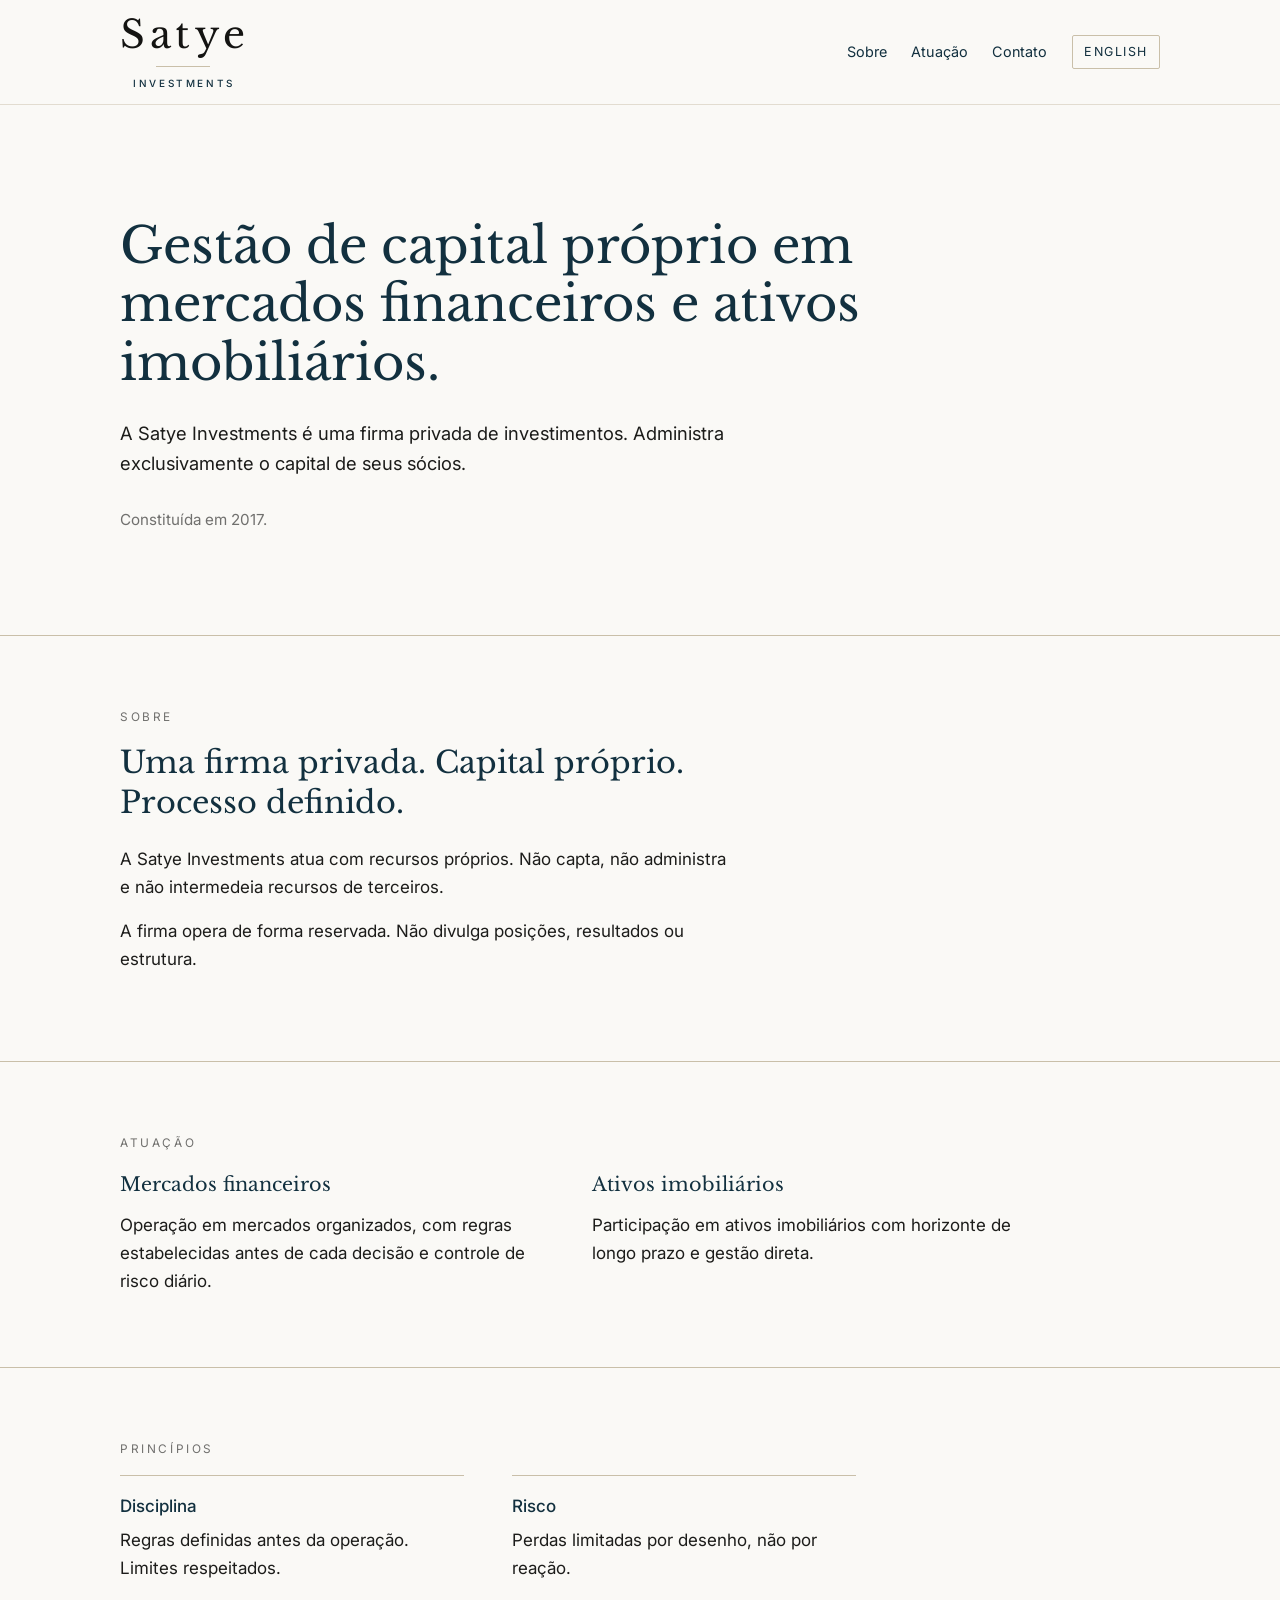
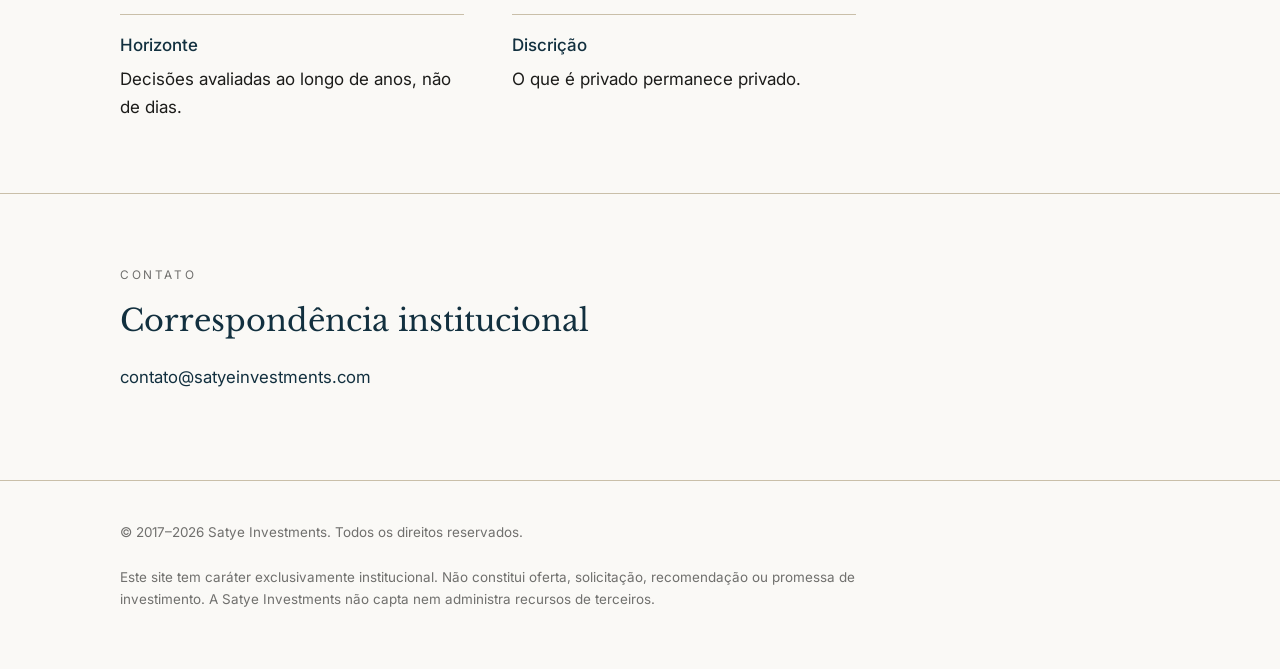
==== index.html @ 5d98f5fa "Landing page pública: português e inglês Co-Authored-By: Claude Fable 5.1 <noreply@anthropic.com>" ====
<!doctype html>
<html lang="pt-BR">
<head>
  <meta charset="utf-8">
  <meta name="viewport" content="width=device-width, initial-scale=1">
  <title>Satye Investments</title>
  <meta name="description" content="Satye Investments. Firma privada de investimentos que administra capital próprio em mercados financeiros e ativos imobiliários. Constituída em 2017.">
  <link rel="canonical" href="https://satyeinvestments.com/">
  <link rel="alternate" hreflang="pt-BR" href="https://satyeinvestments.com/">
  <link rel="alternate" hreflang="en" href="https://satyeinvestments.com/en/">
  <link rel="alternate" hreflang="x-default" href="https://satyeinvestments.com/">
  <link rel="icon" href="favicon.svg" type="image/svg+xml">
  <link rel="preconnect" href="https://fonts.googleapis.com">
  <link rel="preconnect" href="https://fonts.gstatic.com" crossorigin>
  <link href="https://fonts.googleapis.com/css2?family=Inter:wght@400;500&family=Libre+Baskerville&display=swap" rel="stylesheet">
  <link rel="stylesheet" href="style.css">
</head>
<body>
  <a class="skip" href="#conteudo">Ir para o conteúdo</a>

  <header class="header">
    <div class="header__inner">
      <a class="logo" href="./" aria-label="Satye Investments">
        <span class="logo__name">Satye</span>
        <span class="logo__rule" aria-hidden="true"></span>
        <span class="logo__word">Investments</span>
      </a>
      <nav class="nav" aria-label="Principal">
        <div class="nav__links">
          <a href="#sobre">Sobre</a>
          <a href="#atuacao">Atuação</a>
          <a href="#contato">Contato</a>
        </div>
        <a class="lang" href="en/" lang="en" hreflang="en">English</a>
      </nav>
    </div>
  </header>

  <main id="conteudo">
    <section class="hero wrap">
      <h1>Gestão de capital próprio em mercados financeiros e ativos imobiliários.</h1>
      <p>A Satye Investments é uma firma privada de investimentos. Administra exclusivamente o capital de seus sócios.</p>
      <p class="since">Constituída em 2017.</p>
    </section>

    <section class="section" id="sobre">
      <div class="wrap">
        <p class="section__label">Sobre</p>
        <h2>Uma firma privada. Capital próprio. Processo definido.</h2>
        <p>A Satye Investments atua com recursos próprios. Não capta, não administra e não intermedeia recursos de terceiros.</p>
        <p>A firma opera de forma reservada. Não divulga posições, resultados ou estrutura.</p>
      </div>
    </section>

    <section class="section" id="atuacao">
      <div class="wrap">
        <p class="section__label">Atuação</p>
        <div class="grid">
          <div>
            <h3>Mercados financeiros</h3>
            <p>Operação em mercados organizados, com regras estabelecidas antes de cada decisão e controle de risco diário.</p>
          </div>
          <div>
            <h3>Ativos imobiliários</h3>
            <p>Participação em ativos imobiliários com horizonte de longo prazo e gestão direta.</p>
          </div>
        </div>
      </div>
    </section>

    <section class="section" id="principios">
      <div class="wrap">
        <p class="section__label">Princípios</p>
        <ul class="principles">
          <li><strong>Disciplina</strong>Regras definidas antes da operação. Limites respeitados.</li>
          <li><strong>Risco</strong>Perdas limitadas por desenho, não por reação.</li>
          <li><strong>Horizonte</strong>Decisões avaliadas ao longo de anos, não de dias.</li>
          <li><strong>Discrição</strong>O que é privado permanece privado.</li>
        </ul>
      </div>
    </section>

    <section class="section contact" id="contato">
      <div class="wrap">
        <p class="section__label">Contato</p>
        <h2>Correspondência institucional</h2>
        <p><a href="mailto:contato@satyeinvestments.com">contato@satyeinvestments.com</a></p>
      </div>
    </section>
  </main>

  <footer class="footer">
    <div class="wrap">
      <p>© 2017–2026 Satye Investments. Todos os direitos reservados.</p>
      <p class="legal">Este site tem caráter exclusivamente institucional. Não constitui oferta, solicitação, recomendação ou promessa de investimento. A Satye Investments não capta nem administra recursos de terceiros.</p>
    </div>
  </footer>
</body>
</html>
---- style.css ----
/* Satye Investments — folha de estilo da landing page pública
   Paleta e tipografia conforme docs/manual-de-marca.md */

:root {
  --petrol: #12303F;   /* principal */
  --sand: #C9BFA9;     /* apoio */
  --ink: #141412;      /* preto de tinta: só o nome no logotipo */
  --text: #1C1C1A;     /* grafite: texto corrido */
  --paper: #FAF9F6;    /* fundo */
  --muted: rgba(28, 28, 26, 0.62);
  --serif: "Libre Baskerville", Georgia, "Times New Roman", serif;
  --sans: "Inter", -apple-system, "Segoe UI", Helvetica, Arial, sans-serif;
  --measure: 38rem;
}

* { box-sizing: border-box; }

html { color-scheme: light; scroll-behavior: smooth; }

body {
  margin: 0;
  background: var(--paper);
  color: var(--text);
  font-family: var(--sans);
  font-size: 1.0625rem;
  line-height: 1.65;
  -webkit-font-smoothing: antialiased;
}

a { color: var(--petrol); text-decoration: none; }
a:hover, a:focus-visible { text-decoration: underline; text-underline-offset: 0.2em; }

.skip {
  position: absolute; left: -999px; top: 0;
  background: var(--petrol); color: var(--paper); padding: .5rem 1rem;
}
.skip:focus { left: 1rem; top: 1rem; z-index: 10; }

/* ---------- Logotipo tipográfico ----------
   Três elementos empilhados e centralizados:
   nome (Libre Baskerville 400, preto de tinta), filete (areia, 1px,
   largura ~1,4× a altura do nome) e descritor (Inter, caixa alta, azul-petróleo).
   O tamanho do conjunto é controlado pelo font-size de .logo. */

.logo {
  display: inline-flex; flex-direction: column; align-items: center;
  line-height: 1; font-size: 2.4rem; /* ≈ 125 px de largura; mínimo em tela é 120 px */
}
.logo:hover { text-decoration: none; }
.logo__name {
  font-family: var(--serif); font-weight: 400; font-size: 1em;
  color: var(--ink); letter-spacing: .12em; margin-right: -.12em; /* compensa o espaçamento final */
}
.logo__rule { display: block; width: 1.4em; height: 1px; background: var(--sand); margin: .3em 0 .28em; }
.logo__word {
  font-family: var(--sans); font-weight: 500; font-size: .26em;
  letter-spacing: .26em; margin-right: -.26em; color: var(--petrol); text-transform: uppercase;
}
/* Versão em corpo grande: espaçamentos de 0,13em e 0,34em */
.logo--large { font-size: 4rem; }
.logo--large .logo__name { letter-spacing: .13em; margin-right: -.13em; }
.logo--large .logo__word { letter-spacing: .34em; margin-right: -.34em; }

/* ---------- Cabeçalho ---------- */

.header {
  position: sticky; top: 0; z-index: 5;
  background: rgba(250, 249, 246, 0.94);
  backdrop-filter: blur(6px);
  border-bottom: 1px solid rgba(201, 191, 169, 0.5);
}
.header__inner {
  max-width: 68rem; margin: 0 auto; padding: 1rem 1.5rem;
  display: flex; align-items: center; justify-content: space-between; gap: 1rem;
}

.nav { display: flex; align-items: center; gap: 1.6rem; font-size: .9rem; }
.nav__links { display: flex; gap: 1.5rem; }
.nav a { color: var(--petrol); }
.lang {
  font-size: .78rem; letter-spacing: .12em; text-transform: uppercase;
  color: var(--muted); border: 1px solid var(--sand); padding: .35rem .7rem; border-radius: 2px;
}
.lang:hover { color: var(--petrol); border-color: var(--petrol); text-decoration: none; }

@media (max-width: 40rem) { .nav__links { display: none; } }

/* ---------- Seções ---------- */

.wrap { max-width: 68rem; margin: 0 auto; padding: 0 1.5rem; }

.hero { padding: 7rem 1.5rem 5.5rem; }
.hero h1 {
  font-family: var(--serif); font-weight: 400; color: var(--petrol);
  font-size: clamp(2rem, 4.5vw, 3.1rem); line-height: 1.18; margin: 0 0 1.6rem; max-width: 26ch;
}
.hero p { max-width: var(--measure); margin: 0 0 .9rem; font-size: 1.15rem; }
.hero .since { color: var(--muted); font-size: .95rem; margin-top: 1.8rem; }

.section { padding: 4.5rem 0; border-top: 1px solid var(--sand); }
.section__label {
  font-family: var(--sans); font-size: .74rem; letter-spacing: .22em; text-transform: uppercase;
  color: var(--muted); margin: 0 0 1.4rem;
}
.section h2 {
  font-family: var(--serif); font-weight: 400; color: var(--petrol);
  font-size: clamp(1.5rem, 2.6vw, 1.9rem); line-height: 1.3; margin: 0 0 1.4rem; max-width: 30ch;
}
.section p { max-width: var(--measure); margin: 0 0 1rem; }

.grid { display: grid; gap: 2.5rem 3rem; grid-template-columns: repeat(auto-fit, minmax(16rem, 1fr)); max-width: 56rem; }
.grid h3 {
  font-family: var(--serif); font-weight: 400; color: var(--petrol);
  font-size: 1.2rem; margin: 0 0 .6rem;
}
.grid p { margin: 0; }

.principles { list-style: none; margin: 0; padding: 0; max-width: 46rem;
  display: grid; gap: 2rem 3rem; grid-template-columns: repeat(auto-fit, minmax(17rem, 1fr)); }
.principles li { padding-top: 1rem; border-top: 1px solid var(--sand); }
.principles strong { display: block; font-weight: 500; color: var(--petrol); margin-bottom: .35rem; }

.contact a { font-family: var(--sans); font-size: 1.05rem; }

/* ---------- Rodapé ---------- */

.footer { border-top: 1px solid var(--sand); padding: 2.5rem 0 3rem; color: var(--muted); font-size: .84rem; }
.footer p { max-width: 48rem; margin: 0 0 .7rem; }
.footer .legal { margin-top: 1.4rem; }
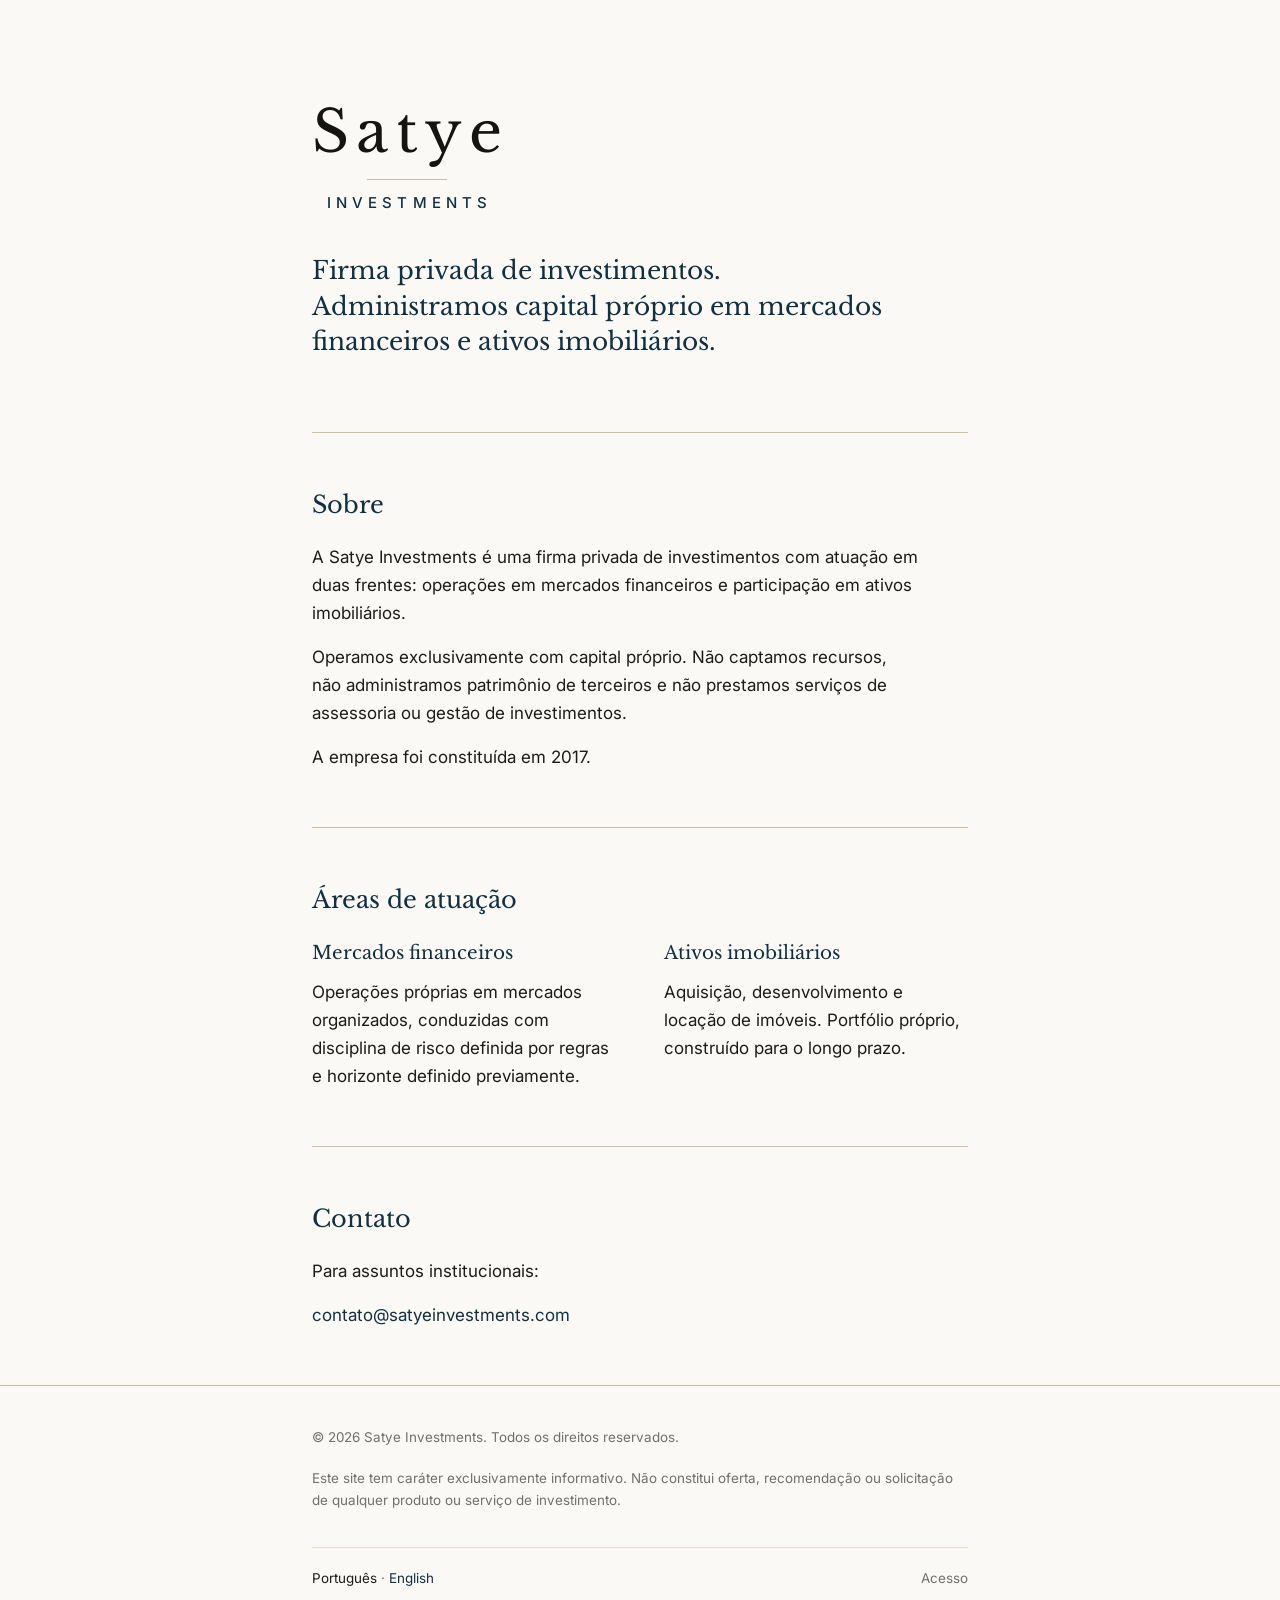
==== commit 8e6cfa81: "Aplica textos definitivos: quatro blocos, idioma e acesso no rodapé Co-Authored-By: Claude Fable 5.1" ====
--- a/index.html
+++ b/index.html
@@ -4,7 +4,7 @@
   <meta charset="utf-8">
   <meta name="viewport" content="width=device-width, initial-scale=1">
   <title>Satye Investments</title>
-  <meta name="description" content="Satye Investments. Firma privada de investimentos que administra capital próprio em mercados financeiros e ativos imobiliários. Constituída em 2017.">
+  <meta name="description" content="Satye Investments. Firma privada de investimentos. Administramos capital próprio em mercados financeiros e ativos imobiliários.">
   <link rel="canonical" href="https://satyeinvestments.com/">
   <link rel="alternate" hreflang="pt-BR" href="https://satyeinvestments.com/">
   <link rel="alternate" hreflang="en" href="https://satyeinvestments.com/en/">
@@ -18,81 +18,54 @@
 <body>
   <a class="skip" href="#conteudo">Ir para o conteúdo</a>
 
-  <header class="header">
-    <div class="header__inner">
-      <a class="logo" href="./" aria-label="Satye Investments">
+  <main id="conteudo" class="wrap">
+
+    <section class="hero">
+      <h1 class="logo logo--large" aria-label="Satye Investments">
         <span class="logo__name">Satye</span>
         <span class="logo__rule" aria-hidden="true"></span>
         <span class="logo__word">Investments</span>
-      </a>
-      <nav class="nav" aria-label="Principal">
-        <div class="nav__links">
-          <a href="#sobre">Sobre</a>
-          <a href="#atuacao">Atuação</a>
-          <a href="#contato">Contato</a>
-        </div>
-        <a class="lang" href="en/" lang="en" hreflang="en">English</a>
-      </nav>
-    </div>
-  </header>
-
-  <main id="conteudo">
-    <section class="hero wrap">
-      <h1>Gestão de capital próprio em mercados financeiros e ativos imobiliários.</h1>
-      <p>A Satye Investments é uma firma privada de investimentos. Administra exclusivamente o capital de seus sócios.</p>
-      <p class="since">Constituída em 2017.</p>
+      </h1>
+      <p class="lead">Firma privada de investimentos. Administramos capital próprio em mercados financeiros e ativos imobiliários.</p>
     </section>
 
     <section class="section" id="sobre">
-      <div class="wrap">
-        <p class="section__label">Sobre</p>
-        <h2>Uma firma privada. Capital próprio. Processo definido.</h2>
-        <p>A Satye Investments atua com recursos próprios. Não capta, não administra e não intermedeia recursos de terceiros.</p>
-        <p>A firma opera de forma reservada. Não divulga posições, resultados ou estrutura.</p>
-      </div>
+      <h2>Sobre</h2>
+      <p>A Satye Investments é uma firma privada de investimentos com atuação em duas frentes: operações em mercados financeiros e participação em ativos imobiliários.</p>
+      <p>Operamos exclusivamente com capital próprio. Não captamos recursos, não administramos patrimônio de terceiros e não prestamos serviços de assessoria ou gestão de investimentos.</p>
+      <p>A empresa foi constituída em 2017.</p>
     </section>
 
     <section class="section" id="atuacao">
-      <div class="wrap">
-        <p class="section__label">Atuação</p>
-        <div class="grid">
-          <div>
-            <h3>Mercados financeiros</h3>
-            <p>Operação em mercados organizados, com regras estabelecidas antes de cada decisão e controle de risco diário.</p>
-          </div>
-          <div>
-            <h3>Ativos imobiliários</h3>
-            <p>Participação em ativos imobiliários com horizonte de longo prazo e gestão direta.</p>
-          </div>
+      <h2>Áreas de atuação</h2>
+      <div class="grid">
+        <div>
+          <h3>Mercados financeiros</h3>
+          <p>Operações próprias em mercados organizados, conduzidas com disciplina de risco definida por regras e horizonte definido previamente.</p>
+        </div>
+        <div>
+          <h3>Ativos imobiliários</h3>
+          <p>Aquisição, desenvolvimento e locação de imóveis. Portfólio próprio, construído para o longo prazo.</p>
         </div>
       </div>
     </section>
 
-    <section class="section" id="principios">
-      <div class="wrap">
-        <p class="section__label">Princípios</p>
-        <ul class="principles">
-          <li><strong>Disciplina</strong>Regras definidas antes da operação. Limites respeitados.</li>
-          <li><strong>Risco</strong>Perdas limitadas por desenho, não por reação.</li>
-          <li><strong>Horizonte</strong>Decisões avaliadas ao longo de anos, não de dias.</li>
-          <li><strong>Discrição</strong>O que é privado permanece privado.</li>
-        </ul>
-      </div>
+    <section class="section" id="contato">
+      <h2>Contato</h2>
+      <p>Para assuntos institucionais:</p>
+      <p><a href="mailto:contato@satyeinvestments.com">contato@satyeinvestments.com</a></p>
     </section>
 
-    <section class="section contact" id="contato">
-      <div class="wrap">
-        <p class="section__label">Contato</p>
-        <h2>Correspondência institucional</h2>
-        <p><a href="mailto:contato@satyeinvestments.com">contato@satyeinvestments.com</a></p>
-      </div>
-    </section>
   </main>
 
   <footer class="footer">
     <div class="wrap">
-      <p>© 2017–2026 Satye Investments. Todos os direitos reservados.</p>
-      <p class="legal">Este site tem caráter exclusivamente institucional. Não constitui oferta, solicitação, recomendação ou promessa de investimento. A Satye Investments não capta nem administra recursos de terceiros.</p>
+      <p>© 2026 Satye Investments. Todos os direitos reservados.</p>
+      <p class="legal">Este site tem caráter exclusivamente informativo. Não constitui oferta, recomendação ou solicitação de qualquer produto ou serviço de investimento.</p>
+      <nav class="footer__nav" aria-label="Idioma e acesso">
+        <span><span class="current" lang="pt-BR">Português</span> · <a href="en/" lang="en" hreflang="en">English</a></span>
+        <a class="access" href="acesso/" rel="nofollow">Acesso</a>
+      </nav>
     </div>
   </footer>
 </body>
--- a/style.css
+++ b/style.css
@@ -1,5 +1,7 @@
 /* Satye Investments — folha de estilo da landing page pública
-   Paleta e tipografia conforme docs/manual-de-marca.md */
+   Paleta e tipografia conforme docs/manual-de-marca.md
+   Estrutura conforme docs/textos-site.md: página única, quatro blocos,
+   rodapé com seletor de idioma e acesso discreto à área privada. */
 
 :root {
   --petrol: #12303F;   /* principal */
@@ -15,7 +17,7 @@
 
 * { box-sizing: border-box; }
 
-html { color-scheme: light; scroll-behavior: smooth; }
+html { color-scheme: light; }
 
 body {
   margin: 0;
@@ -36,6 +38,8 @@
 }
 .skip:focus { left: 1rem; top: 1rem; z-index: 10; }
 
+.wrap { max-width: 44rem; margin: 0 auto; padding: 0 1.5rem; }
+
 /* ---------- Logotipo tipográfico ----------
    Três elementos empilhados e centralizados:
    nome (Libre Baskerville 400, preto de tinta), filete (areia, 1px,
@@ -44,7 +48,7 @@
 
 .logo {
   display: inline-flex; flex-direction: column; align-items: center;
-  line-height: 1; font-size: 2.4rem; /* ≈ 125 px de largura; mínimo em tela é 120 px */
+  line-height: 1; font-size: 2.4rem; margin: 0; font-weight: 400;
 }
 .logo:hover { text-decoration: none; }
 .logo__name {
@@ -57,73 +61,45 @@
   letter-spacing: .26em; margin-right: -.26em; color: var(--petrol); text-transform: uppercase;
 }
 /* Versão em corpo grande: espaçamentos de 0,13em e 0,34em */
-.logo--large { font-size: 4rem; }
+.logo--large { font-size: clamp(2.8rem, 6vw, 3.6rem); }
 .logo--large .logo__name { letter-spacing: .13em; margin-right: -.13em; }
 .logo--large .logo__word { letter-spacing: .34em; margin-right: -.34em; }
 
-/* ---------- Cabeçalho ---------- */
+/* ---------- Abertura ---------- */
 
-.header {
-  position: sticky; top: 0; z-index: 5;
-  background: rgba(250, 249, 246, 0.94);
-  backdrop-filter: blur(6px);
-  border-bottom: 1px solid rgba(201, 191, 169, 0.5);
-}
-.header__inner {
-  max-width: 68rem; margin: 0 auto; padding: 1rem 1.5rem;
-  display: flex; align-items: center; justify-content: space-between; gap: 1rem;
+.hero { padding: 6.5rem 0 4.5rem; }
+.hero .lead {
+  font-family: var(--serif); color: var(--petrol);
+  font-size: clamp(1.25rem, 2.4vw, 1.55rem); line-height: 1.45;
+  max-width: var(--measure); margin: 2.6rem 0 0;
 }
 
-.nav { display: flex; align-items: center; gap: 1.6rem; font-size: .9rem; }
-.nav__links { display: flex; gap: 1.5rem; }
-.nav a { color: var(--petrol); }
-.lang {
-  font-size: .78rem; letter-spacing: .12em; text-transform: uppercase;
-  color: var(--muted); border: 1px solid var(--sand); padding: .35rem .7rem; border-radius: 2px;
-}
-.lang:hover { color: var(--petrol); border-color: var(--petrol); text-decoration: none; }
+/* ---------- Blocos ---------- */
 
-@media (max-width: 40rem) { .nav__links { display: none; } }
-
-/* ---------- Seções ---------- */
-
-.wrap { max-width: 68rem; margin: 0 auto; padding: 0 1.5rem; }
-
-.hero { padding: 7rem 1.5rem 5.5rem; }
-.hero h1 {
-  font-family: var(--serif); font-weight: 400; color: var(--petrol);
-  font-size: clamp(2rem, 4.5vw, 3.1rem); line-height: 1.18; margin: 0 0 1.6rem; max-width: 26ch;
-}
-.hero p { max-width: var(--measure); margin: 0 0 .9rem; font-size: 1.15rem; }
-.hero .since { color: var(--muted); font-size: .95rem; margin-top: 1.8rem; }
-
-.section { padding: 4.5rem 0; border-top: 1px solid var(--sand); }
-.section__label {
-  font-family: var(--sans); font-size: .74rem; letter-spacing: .22em; text-transform: uppercase;
-  color: var(--muted); margin: 0 0 1.4rem;
-}
+.section { padding: 3.5rem 0; border-top: 1px solid var(--sand); }
 .section h2 {
   font-family: var(--serif); font-weight: 400; color: var(--petrol);
-  font-size: clamp(1.5rem, 2.6vw, 1.9rem); line-height: 1.3; margin: 0 0 1.4rem; max-width: 30ch;
+  font-size: 1.5rem; line-height: 1.3; margin: 0 0 1.4rem;
 }
 .section p { max-width: var(--measure); margin: 0 0 1rem; }
+.section p:last-child { margin-bottom: 0; }
 
-.grid { display: grid; gap: 2.5rem 3rem; grid-template-columns: repeat(auto-fit, minmax(16rem, 1fr)); max-width: 56rem; }
+.grid { display: grid; gap: 2rem 3rem; grid-template-columns: repeat(auto-fit, minmax(16rem, 1fr)); }
 .grid h3 {
   font-family: var(--serif); font-weight: 400; color: var(--petrol);
-  font-size: 1.2rem; margin: 0 0 .6rem;
+  font-size: 1.15rem; margin: 0 0 .6rem;
 }
 .grid p { margin: 0; }
-
-.principles { list-style: none; margin: 0; padding: 0; max-width: 46rem;
-  display: grid; gap: 2rem 3rem; grid-template-columns: repeat(auto-fit, minmax(17rem, 1fr)); }
-.principles li { padding-top: 1rem; border-top: 1px solid var(--sand); }
-.principles strong { display: block; font-weight: 500; color: var(--petrol); margin-bottom: .35rem; }
-
-.contact a { font-family: var(--sans); font-size: 1.05rem; }
 
 /* ---------- Rodapé ---------- */
 
 .footer { border-top: 1px solid var(--sand); padding: 2.5rem 0 3rem; color: var(--muted); font-size: .84rem; }
-.footer p { max-width: 48rem; margin: 0 0 .7rem; }
-.footer .legal { margin-top: 1.4rem; }
+.footer p { margin: 0 0 .7rem; }
+.footer .legal { margin-top: 1.2rem; }
+.footer__nav {
+  display: flex; justify-content: space-between; align-items: baseline; gap: 1.5rem;
+  margin-top: 2.2rem; padding-top: 1.2rem; border-top: 1px solid rgba(201, 191, 169, 0.5);
+}
+.footer__nav .current { color: var(--text); }
+.footer__nav .access { color: var(--muted); }
+.footer__nav .access:hover { color: var(--petrol); }
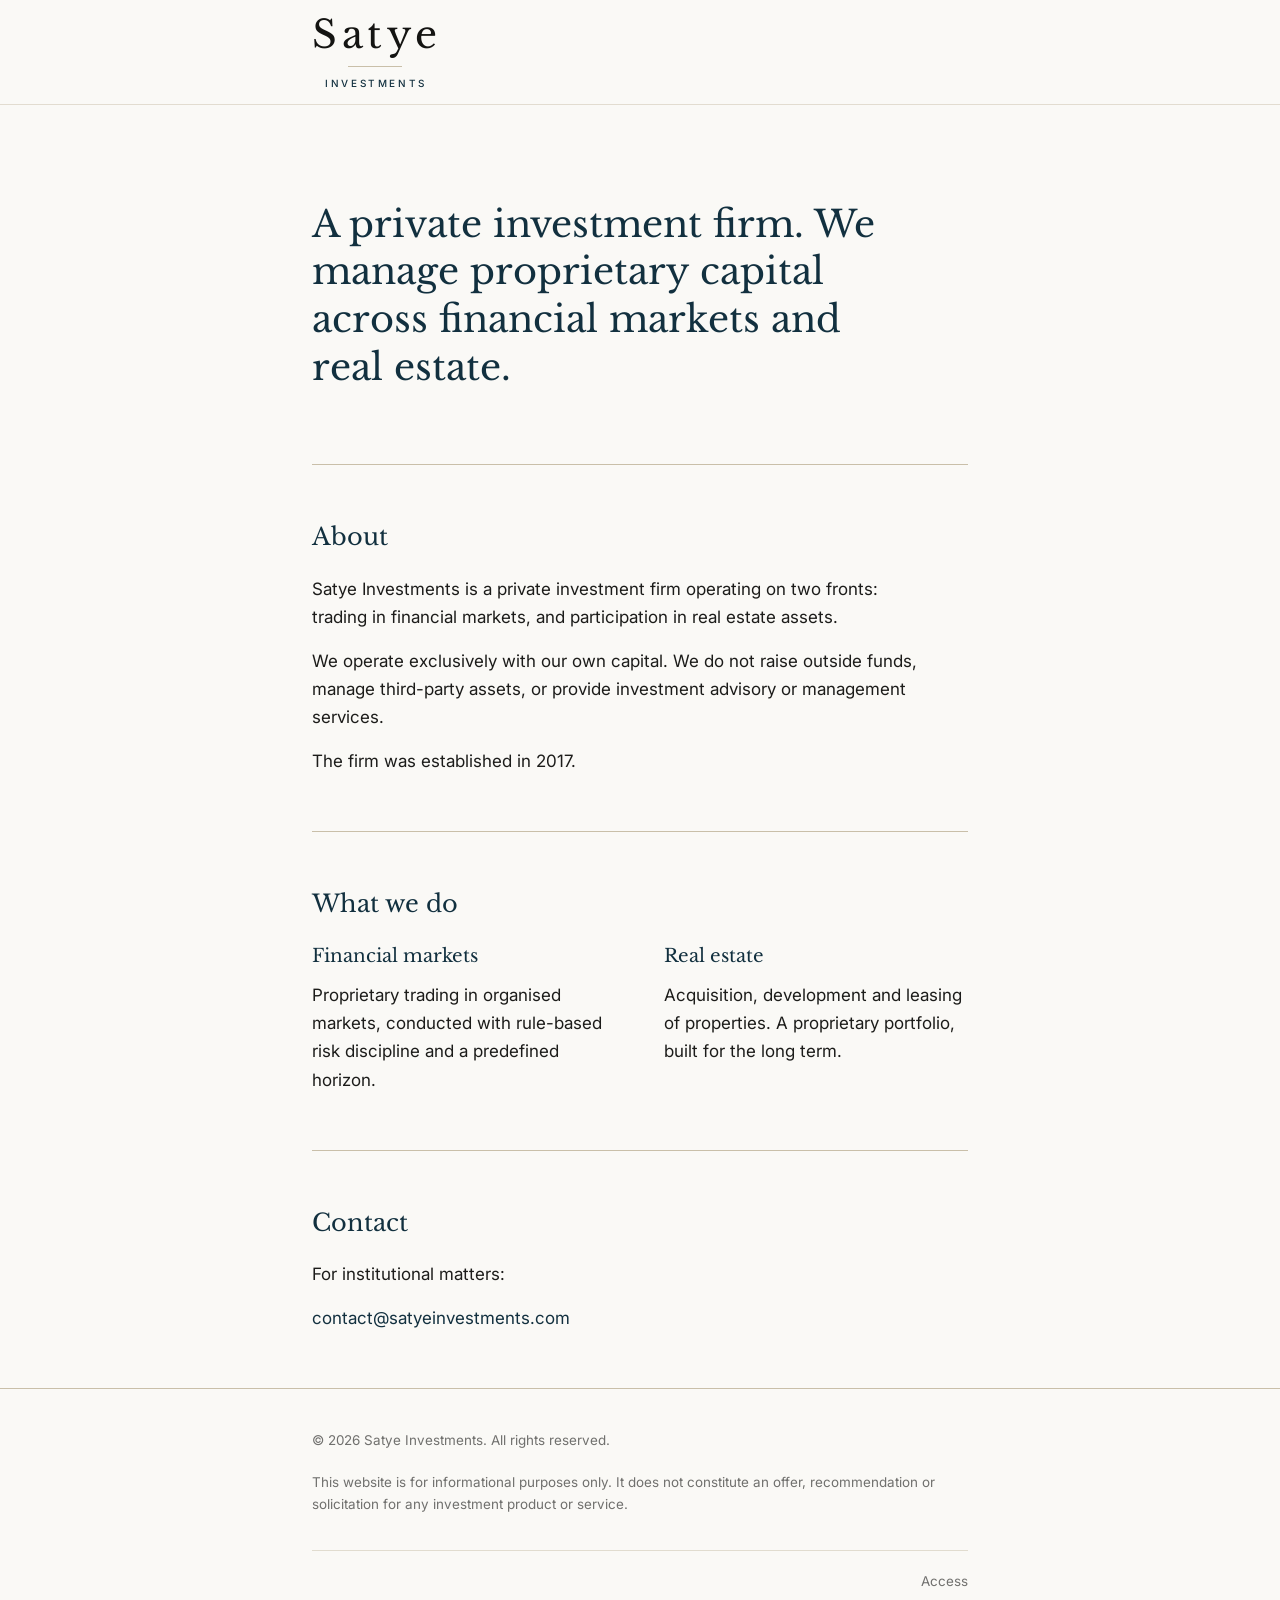
==== commit 232d84aa: "Landing page só em inglês por enquanto; cabeçalho fixo com a marca Co-Authored-By: Claude Fable 5.1 " ====
--- a/index.html
+++ b/index.html
@@ -1,14 +1,11 @@
 <!doctype html>
-<html lang="pt-BR">
+<html lang="en">
 <head>
   <meta charset="utf-8">
   <meta name="viewport" content="width=device-width, initial-scale=1">
   <title>Satye Investments</title>
-  <meta name="description" content="Satye Investments. Firma privada de investimentos. Administramos capital próprio em mercados financeiros e ativos imobiliários.">
+  <meta name="description" content="Satye Investments. A private investment firm. We manage proprietary capital across financial markets and real estate.">
   <link rel="canonical" href="https://satyeinvestments.com/">
-  <link rel="alternate" hreflang="pt-BR" href="https://satyeinvestments.com/">
-  <link rel="alternate" hreflang="en" href="https://satyeinvestments.com/en/">
-  <link rel="alternate" hreflang="x-default" href="https://satyeinvestments.com/">
   <link rel="icon" href="favicon.svg" type="image/svg+xml">
   <link rel="preconnect" href="https://fonts.googleapis.com">
   <link rel="preconnect" href="https://fonts.gstatic.com" crossorigin>
@@ -16,55 +13,59 @@
   <link rel="stylesheet" href="style.css">
 </head>
 <body>
-  <a class="skip" href="#conteudo">Ir para o conteúdo</a>
+  <a class="skip" href="#content">Skip to content</a>
 
-  <main id="conteudo" class="wrap">
-
-    <section class="hero">
-      <h1 class="logo logo--large" aria-label="Satye Investments">
+  <header class="header">
+    <div class="header__inner">
+      <a class="logo" href="./" aria-label="Satye Investments">
         <span class="logo__name">Satye</span>
         <span class="logo__rule" aria-hidden="true"></span>
         <span class="logo__word">Investments</span>
-      </h1>
-      <p class="lead">Firma privada de investimentos. Administramos capital próprio em mercados financeiros e ativos imobiliários.</p>
+      </a>
+    </div>
+  </header>
+
+  <main id="content" class="wrap">
+
+    <section class="hero">
+      <h1 class="lead">A private investment firm. We manage proprietary capital across financial markets and real estate.</h1>
     </section>
 
-    <section class="section" id="sobre">
-      <h2>Sobre</h2>
-      <p>A Satye Investments é uma firma privada de investimentos com atuação em duas frentes: operações em mercados financeiros e participação em ativos imobiliários.</p>
-      <p>Operamos exclusivamente com capital próprio. Não captamos recursos, não administramos patrimônio de terceiros e não prestamos serviços de assessoria ou gestão de investimentos.</p>
-      <p>A empresa foi constituída em 2017.</p>
+    <section class="section" id="about">
+      <h2>About</h2>
+      <p>Satye Investments is a private investment firm operating on two fronts: trading in financial markets, and participation in real estate assets.</p>
+      <p>We operate exclusively with our own capital. We do not raise outside funds, manage third-party assets, or provide investment advisory or management services.</p>
+      <p>The firm was established in 2017.</p>
     </section>
 
-    <section class="section" id="atuacao">
-      <h2>Áreas de atuação</h2>
+    <section class="section" id="what-we-do">
+      <h2>What we do</h2>
       <div class="grid">
         <div>
-          <h3>Mercados financeiros</h3>
-          <p>Operações próprias em mercados organizados, conduzidas com disciplina de risco definida por regras e horizonte definido previamente.</p>
+          <h3>Financial markets</h3>
+          <p>Proprietary trading in organised markets, conducted with rule-based risk discipline and a predefined horizon.</p>
         </div>
         <div>
-          <h3>Ativos imobiliários</h3>
-          <p>Aquisição, desenvolvimento e locação de imóveis. Portfólio próprio, construído para o longo prazo.</p>
+          <h3>Real estate</h3>
+          <p>Acquisition, development and leasing of properties. A proprietary portfolio, built for the long term.</p>
         </div>
       </div>
     </section>
 
-    <section class="section" id="contato">
-      <h2>Contato</h2>
-      <p>Para assuntos institucionais:</p>
-      <p><a href="mailto:contato@satyeinvestments.com">contato@satyeinvestments.com</a></p>
+    <section class="section" id="contact">
+      <h2>Contact</h2>
+      <p>For institutional matters:</p>
+      <p><a href="mailto:contact@satyeinvestments.com">contact@satyeinvestments.com</a></p>
     </section>
 
   </main>
 
   <footer class="footer">
     <div class="wrap">
-      <p>© 2026 Satye Investments. Todos os direitos reservados.</p>
-      <p class="legal">Este site tem caráter exclusivamente informativo. Não constitui oferta, recomendação ou solicitação de qualquer produto ou serviço de investimento.</p>
-      <nav class="footer__nav" aria-label="Idioma e acesso">
-        <span><span class="current" lang="pt-BR">Português</span> · <a href="en/" lang="en" hreflang="en">English</a></span>
-        <a class="access" href="acesso/" rel="nofollow">Acesso</a>
+      <p>© 2026 Satye Investments. All rights reserved.</p>
+      <p class="legal">This website is for informational purposes only. It does not constitute an offer, recommendation or solicitation for any investment product or service.</p>
+      <nav class="footer__nav" aria-label="Access">
+        <a class="access" href="acesso/" rel="nofollow">Access</a>
       </nav>
     </div>
   </footer>
--- a/style.css
+++ b/style.css
@@ -65,13 +65,31 @@
 .logo--large .logo__name { letter-spacing: .13em; margin-right: -.13em; }
 .logo--large .logo__word { letter-spacing: .34em; margin-right: -.34em; }
 
+/* ---------- Cabeçalho fixo ---------- */
+
+.header {
+  position: sticky; top: 0; z-index: 5;
+  background: rgba(250, 249, 246, 0.94);
+  backdrop-filter: blur(6px);
+  border-bottom: 1px solid rgba(201, 191, 169, 0.5);
+}
+.header__inner {
+  max-width: 44rem; margin: 0 auto; padding: 1rem 1.5rem;
+  display: flex; align-items: center; justify-content: space-between; gap: 1rem;
+}
+.lang {
+  font-size: .78rem; letter-spacing: .12em; text-transform: uppercase;
+  color: var(--muted); border: 1px solid var(--sand); padding: .35rem .7rem; border-radius: 2px;
+}
+.lang:hover { color: var(--petrol); border-color: var(--petrol); text-decoration: none; }
+
 /* ---------- Abertura ---------- */
 
-.hero { padding: 6.5rem 0 4.5rem; }
+.hero { padding: 6rem 0 4.5rem; }
 .hero .lead {
-  font-family: var(--serif); color: var(--petrol);
-  font-size: clamp(1.25rem, 2.4vw, 1.55rem); line-height: 1.45;
-  max-width: var(--measure); margin: 2.6rem 0 0;
+  font-family: var(--serif); font-weight: 400; color: var(--petrol);
+  font-size: clamp(1.6rem, 3.4vw, 2.3rem); line-height: 1.3;
+  max-width: var(--measure); margin: 0;
 }
 
 /* ---------- Blocos ---------- */
@@ -97,7 +115,7 @@
 .footer p { margin: 0 0 .7rem; }
 .footer .legal { margin-top: 1.2rem; }
 .footer__nav {
-  display: flex; justify-content: space-between; align-items: baseline; gap: 1.5rem;
+  display: flex; justify-content: flex-end; align-items: baseline; gap: 1.5rem;
   margin-top: 2.2rem; padding-top: 1.2rem; border-top: 1px solid rgba(201, 191, 169, 0.5);
 }
 .footer__nav .current { color: var(--text); }
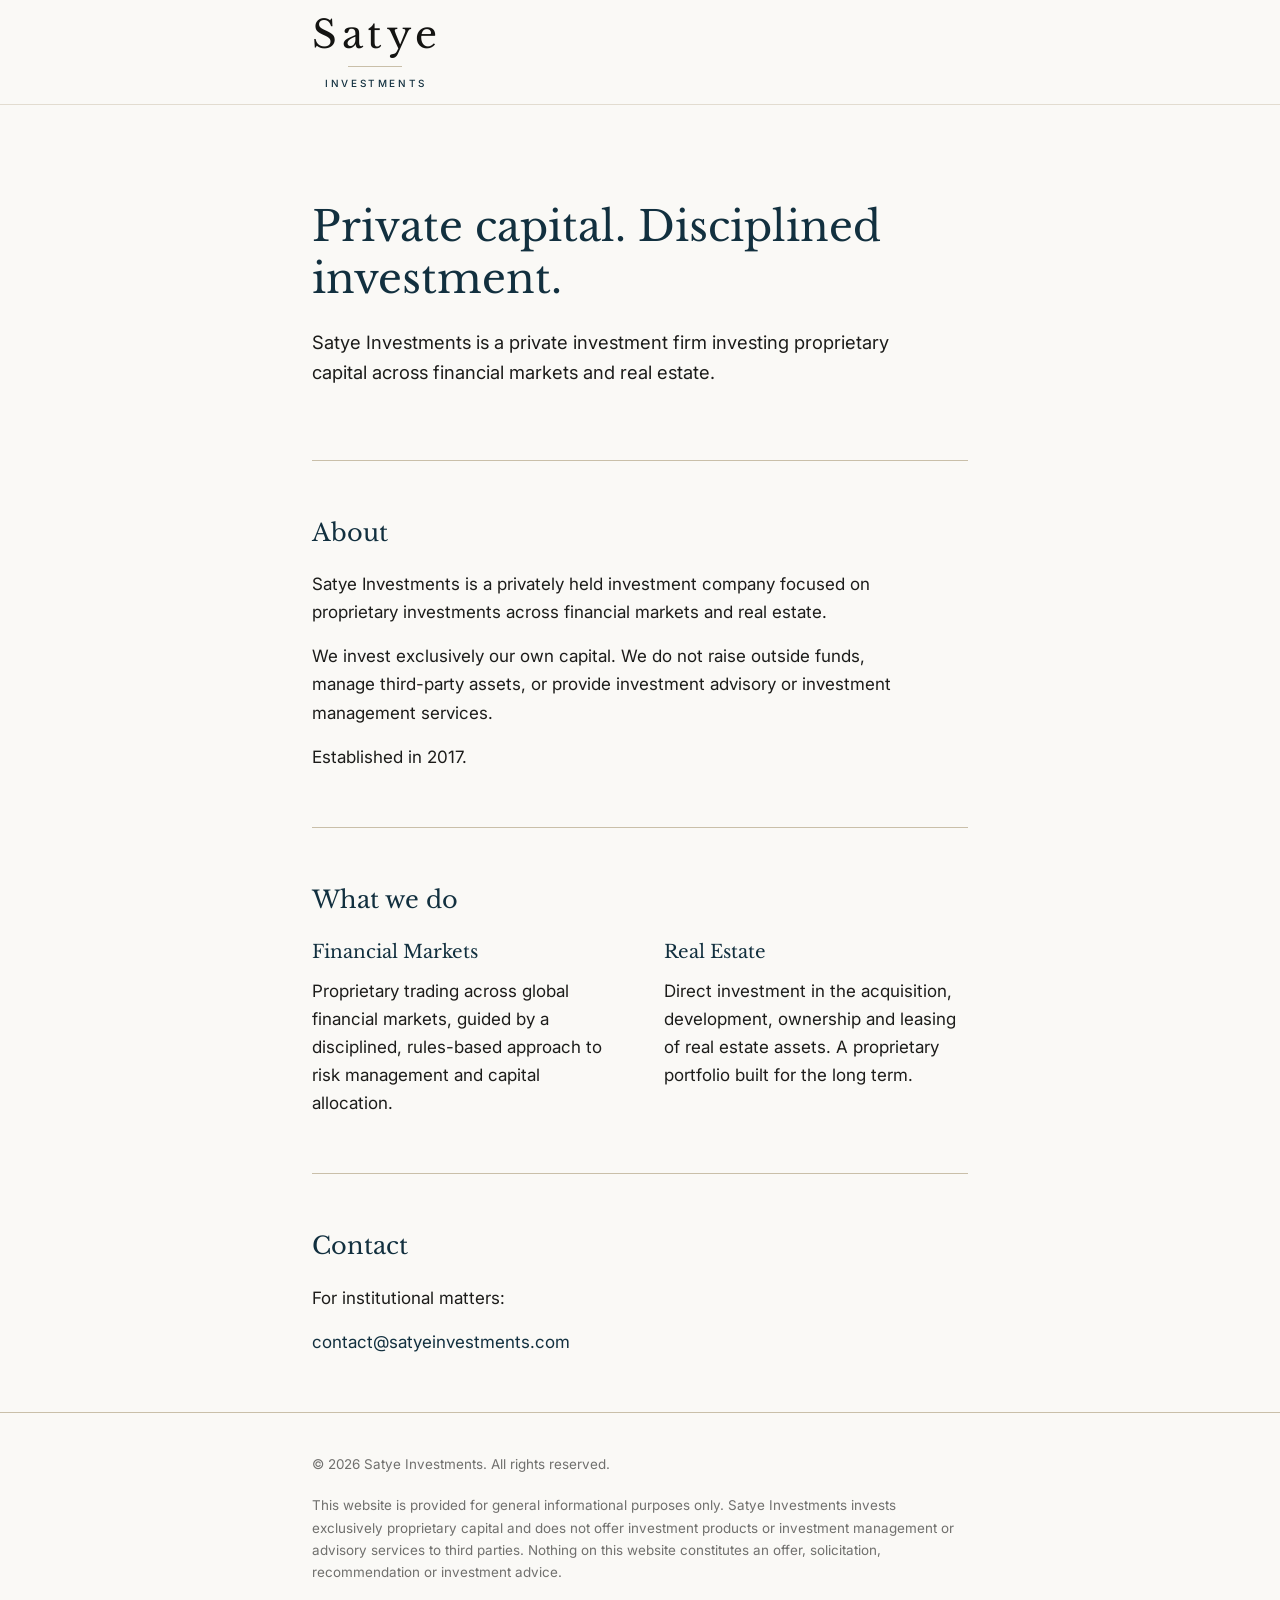
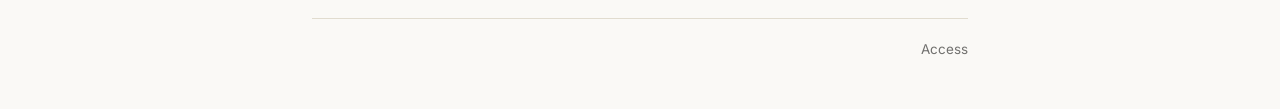
==== commit c0311243: "Novo texto da landing page em inglês Co-Authored-By: Claude Fable 5.1 <noreply@anthropic.com>" ====
--- a/index.html
+++ b/index.html
@@ -4,7 +4,7 @@
   <meta charset="utf-8">
   <meta name="viewport" content="width=device-width, initial-scale=1">
   <title>Satye Investments</title>
-  <meta name="description" content="Satye Investments. A private investment firm. We manage proprietary capital across financial markets and real estate.">
+  <meta name="description" content="Satye Investments. Private capital. Disciplined investment. A private investment firm investing proprietary capital across financial markets and real estate.">
   <link rel="canonical" href="https://satyeinvestments.com/">
   <link rel="icon" href="favicon.svg" type="image/svg+xml">
   <link rel="preconnect" href="https://fonts.googleapis.com">
@@ -28,26 +28,27 @@
   <main id="content" class="wrap">
 
     <section class="hero">
-      <h1 class="lead">A private investment firm. We manage proprietary capital across financial markets and real estate.</h1>
+      <h1 class="lead">Private capital. Disciplined investment.</h1>
+      <p class="intro">Satye Investments is a private investment firm investing proprietary capital across financial markets and real estate.</p>
     </section>
 
     <section class="section" id="about">
       <h2>About</h2>
-      <p>Satye Investments is a private investment firm operating on two fronts: trading in financial markets, and participation in real estate assets.</p>
-      <p>We operate exclusively with our own capital. We do not raise outside funds, manage third-party assets, or provide investment advisory or management services.</p>
-      <p>The firm was established in 2017.</p>
+      <p>Satye Investments is a privately held investment company focused on proprietary investments across financial markets and real estate.</p>
+      <p>We invest exclusively our own capital. We do not raise outside funds, manage third-party assets, or provide investment advisory or investment management services.</p>
+      <p>Established in 2017.</p>
     </section>
 
     <section class="section" id="what-we-do">
       <h2>What we do</h2>
       <div class="grid">
         <div>
-          <h3>Financial markets</h3>
-          <p>Proprietary trading in organised markets, conducted with rule-based risk discipline and a predefined horizon.</p>
+          <h3>Financial Markets</h3>
+          <p>Proprietary trading across global financial markets, guided by a disciplined, rules-based approach to risk management and capital allocation.</p>
         </div>
         <div>
-          <h3>Real estate</h3>
-          <p>Acquisition, development and leasing of properties. A proprietary portfolio, built for the long term.</p>
+          <h3>Real Estate</h3>
+          <p>Direct investment in the acquisition, development, ownership and leasing of real estate assets. A proprietary portfolio built for the long term.</p>
         </div>
       </div>
     </section>
@@ -63,7 +64,7 @@
   <footer class="footer">
     <div class="wrap">
       <p>© 2026 Satye Investments. All rights reserved.</p>
-      <p class="legal">This website is for informational purposes only. It does not constitute an offer, recommendation or solicitation for any investment product or service.</p>
+      <p class="legal">This website is provided for general informational purposes only. Satye Investments invests exclusively proprietary capital and does not offer investment products or investment management or advisory services to third parties. Nothing on this website constitutes an offer, solicitation, recommendation or investment advice.</p>
       <nav class="footer__nav" aria-label="Access">
         <a class="access" href="acesso/" rel="nofollow">Access</a>
       </nav>
--- a/style.css
+++ b/style.css
@@ -88,9 +88,10 @@
 .hero { padding: 6rem 0 4.5rem; }
 .hero .lead {
   font-family: var(--serif); font-weight: 400; color: var(--petrol);
-  font-size: clamp(1.6rem, 3.4vw, 2.3rem); line-height: 1.3;
-  max-width: var(--measure); margin: 0;
+  font-size: clamp(1.8rem, 4vw, 2.6rem); line-height: 1.25;
+  max-width: var(--measure); margin: 0 0 1.4rem;
 }
+.hero .intro { max-width: var(--measure); margin: 0; font-size: 1.15rem; }
 
 /* ---------- Blocos ---------- */
 
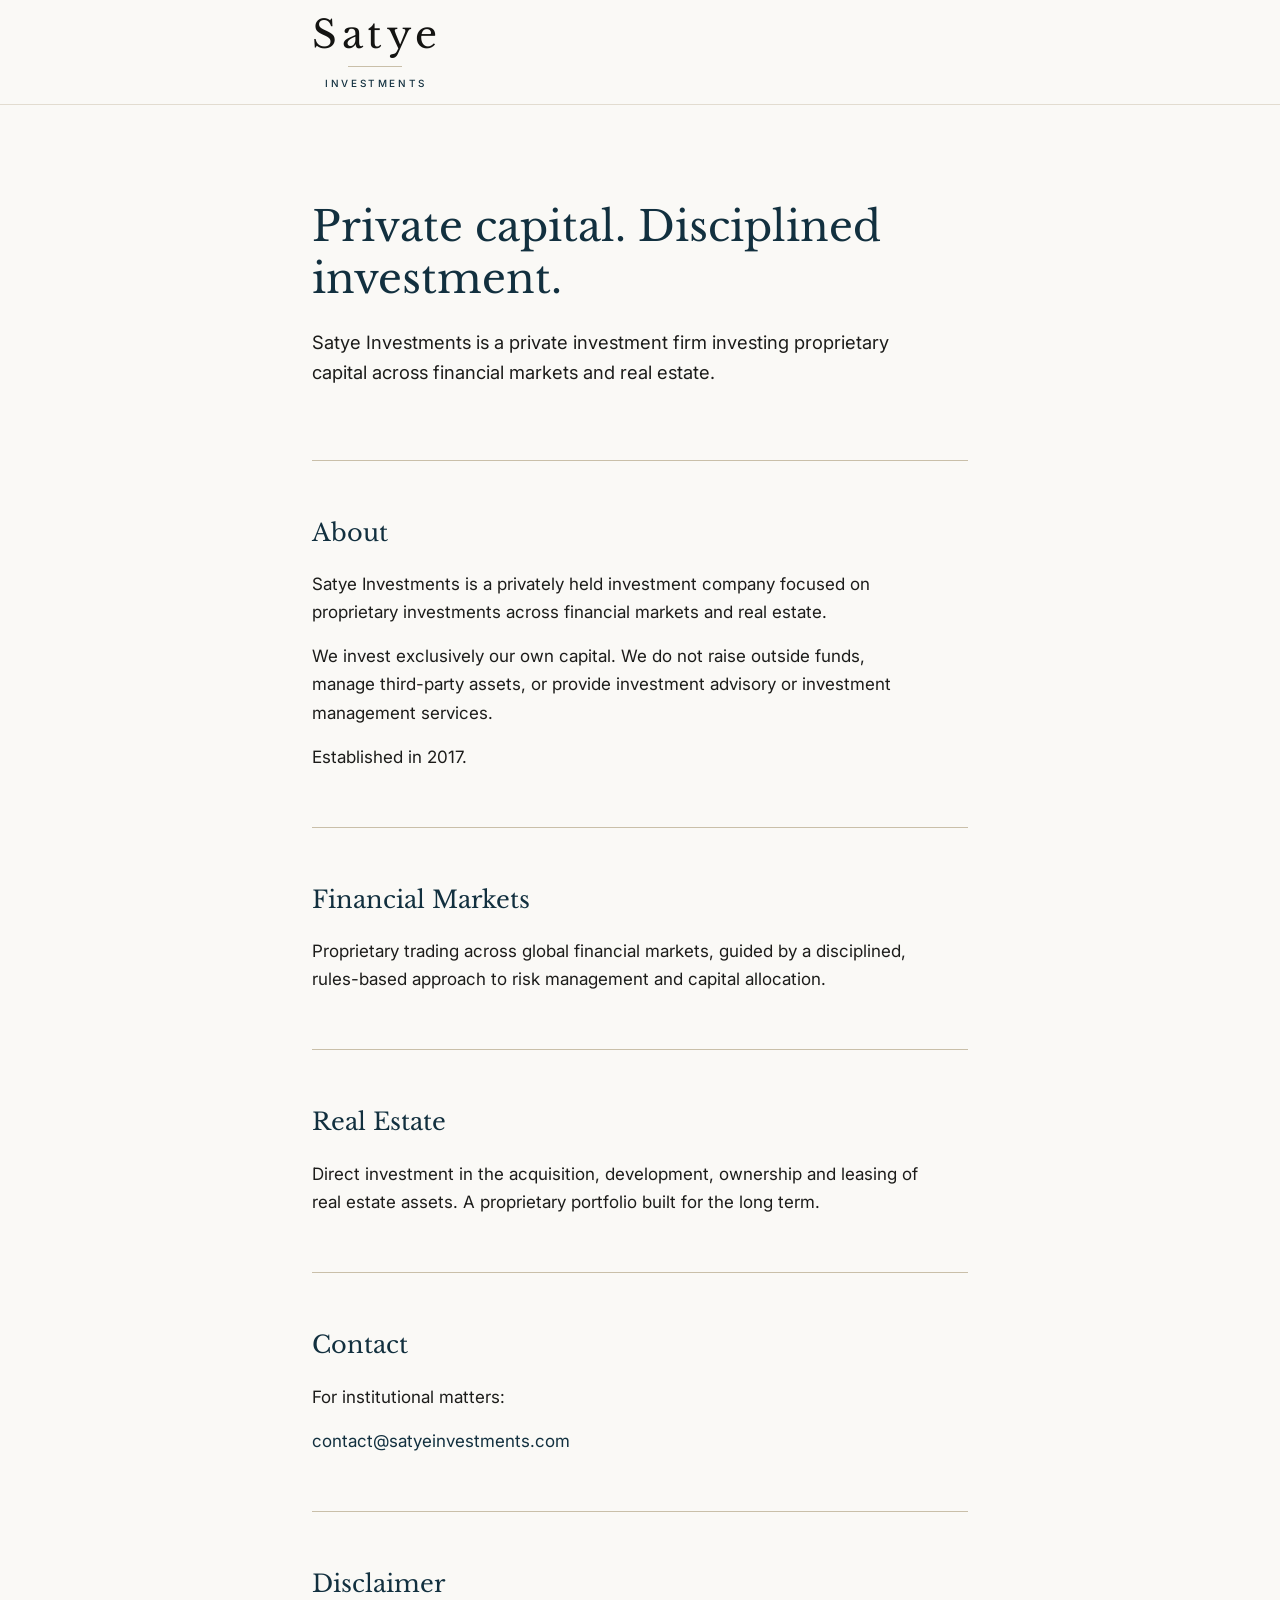
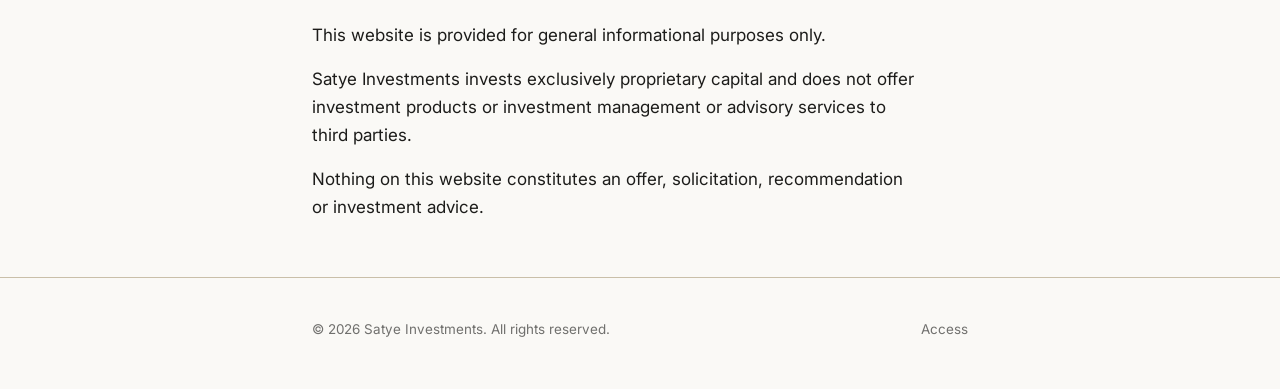
==== commit 11d7cf4e: "Blocos próprios para Financial Markets e Real Estate; seção Disclaimer Co-Authored-By: Claude Fable " ====
--- a/index.html
+++ b/index.html
@@ -39,18 +39,14 @@
       <p>Established in 2017.</p>
     </section>
 
-    <section class="section" id="what-we-do">
-      <h2>What we do</h2>
-      <div class="grid">
-        <div>
-          <h3>Financial Markets</h3>
-          <p>Proprietary trading across global financial markets, guided by a disciplined, rules-based approach to risk management and capital allocation.</p>
-        </div>
-        <div>
-          <h3>Real Estate</h3>
-          <p>Direct investment in the acquisition, development, ownership and leasing of real estate assets. A proprietary portfolio built for the long term.</p>
-        </div>
-      </div>
+    <section class="section" id="financial-markets">
+      <h2>Financial Markets</h2>
+      <p>Proprietary trading across global financial markets, guided by a disciplined, rules-based approach to risk management and capital allocation.</p>
+    </section>
+
+    <section class="section" id="real-estate">
+      <h2>Real Estate</h2>
+      <p>Direct investment in the acquisition, development, ownership and leasing of real estate assets. A proprietary portfolio built for the long term.</p>
     </section>
 
     <section class="section" id="contact">
@@ -59,13 +55,19 @@
       <p><a href="mailto:contact@satyeinvestments.com">contact@satyeinvestments.com</a></p>
     </section>
 
+    <section class="section" id="disclaimer">
+      <h2>Disclaimer</h2>
+      <p>This website is provided for general informational purposes only.</p>
+      <p>Satye Investments invests exclusively proprietary capital and does not offer investment products or investment management or advisory services to third parties.</p>
+      <p>Nothing on this website constitutes an offer, solicitation, recommendation or investment advice.</p>
+    </section>
+
   </main>
 
   <footer class="footer">
     <div class="wrap">
-      <p>© 2026 Satye Investments. All rights reserved.</p>
-      <p class="legal">This website is provided for general informational purposes only. Satye Investments invests exclusively proprietary capital and does not offer investment products or investment management or advisory services to third parties. Nothing on this website constitutes an offer, solicitation, recommendation or investment advice.</p>
       <nav class="footer__nav" aria-label="Access">
+        <p>© 2026 Satye Investments. All rights reserved.</p>
         <a class="access" href="acesso/" rel="nofollow">Access</a>
       </nav>
     </div>
--- a/style.css
+++ b/style.css
@@ -115,10 +115,8 @@
 .footer { border-top: 1px solid var(--sand); padding: 2.5rem 0 3rem; color: var(--muted); font-size: .84rem; }
 .footer p { margin: 0 0 .7rem; }
 .footer .legal { margin-top: 1.2rem; }
-.footer__nav {
-  display: flex; justify-content: flex-end; align-items: baseline; gap: 1.5rem;
-  margin-top: 2.2rem; padding-top: 1.2rem; border-top: 1px solid rgba(201, 191, 169, 0.5);
-}
+.footer__nav { display: flex; justify-content: space-between; align-items: baseline; gap: 1.5rem; }
+.footer__nav p { margin: 0; }
 .footer__nav .current { color: var(--text); }
 .footer__nav .access { color: var(--muted); }
 .footer__nav .access:hover { color: var(--petrol); }
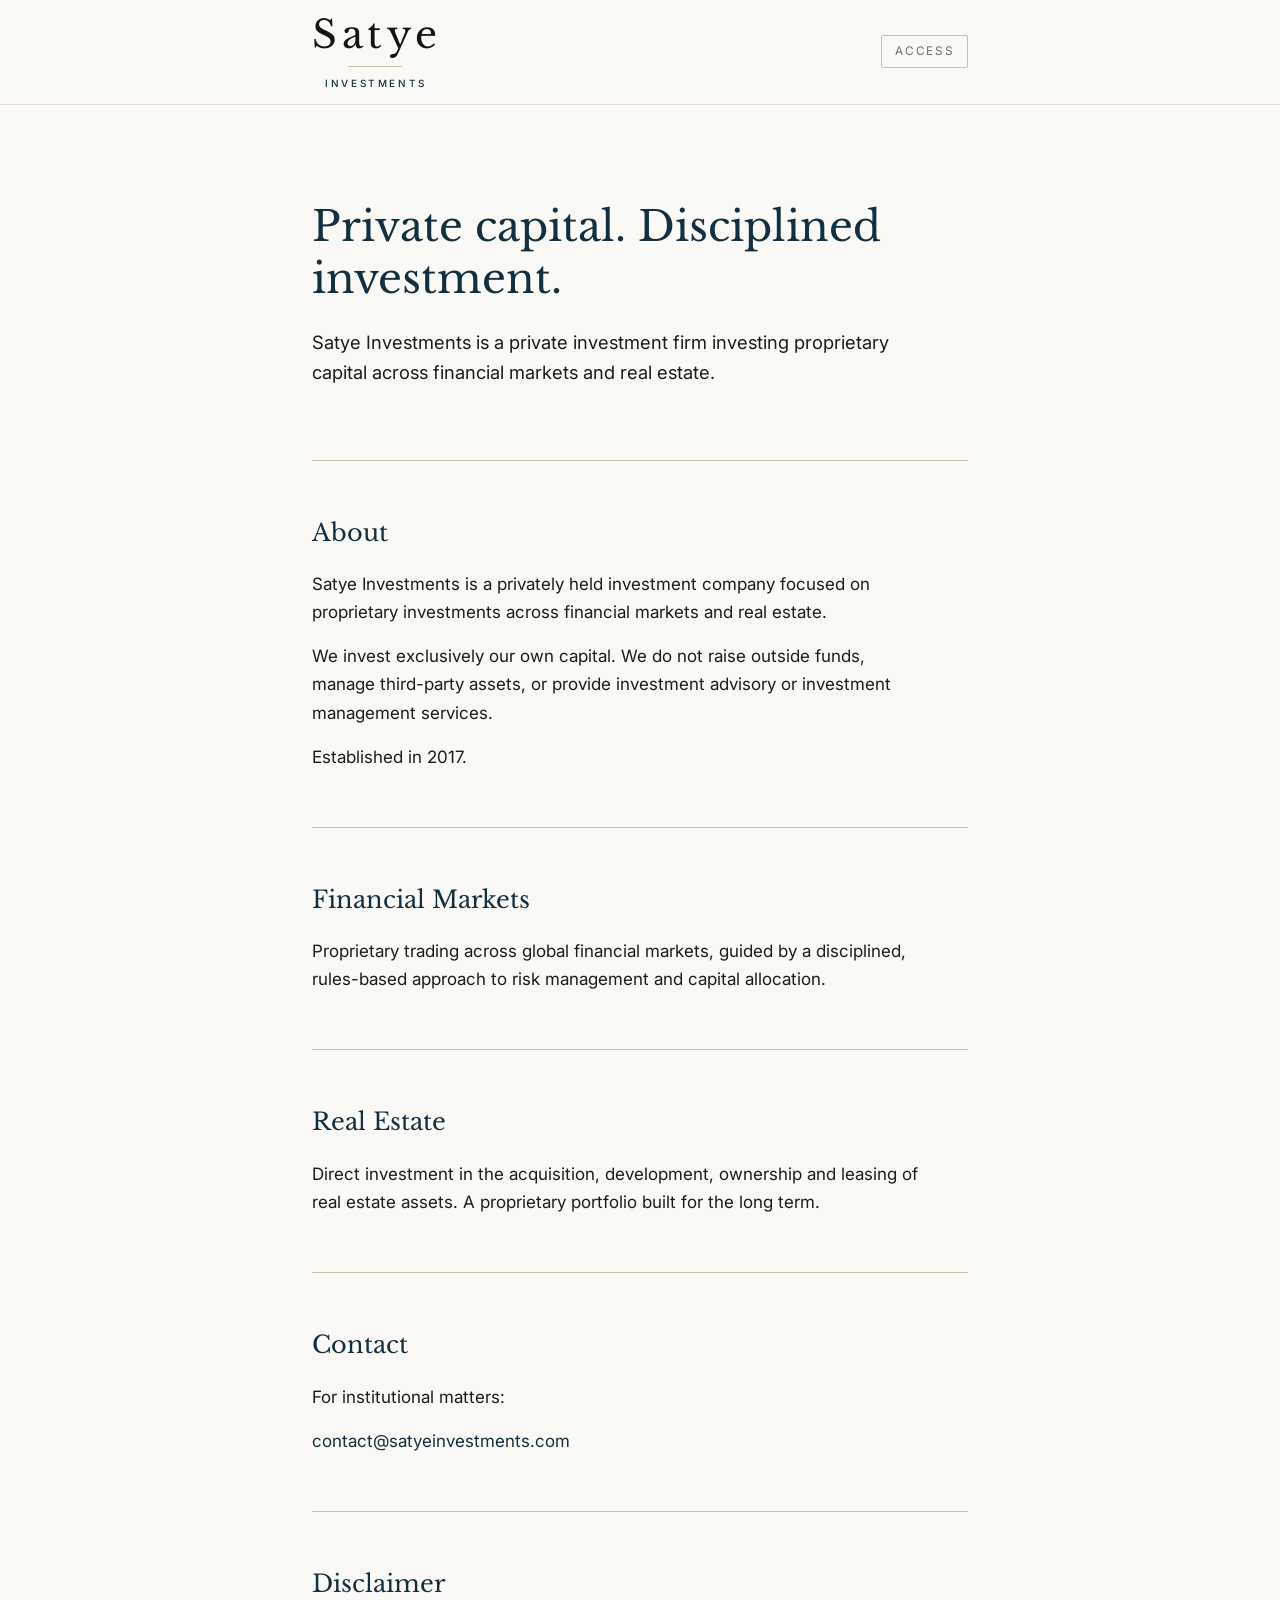
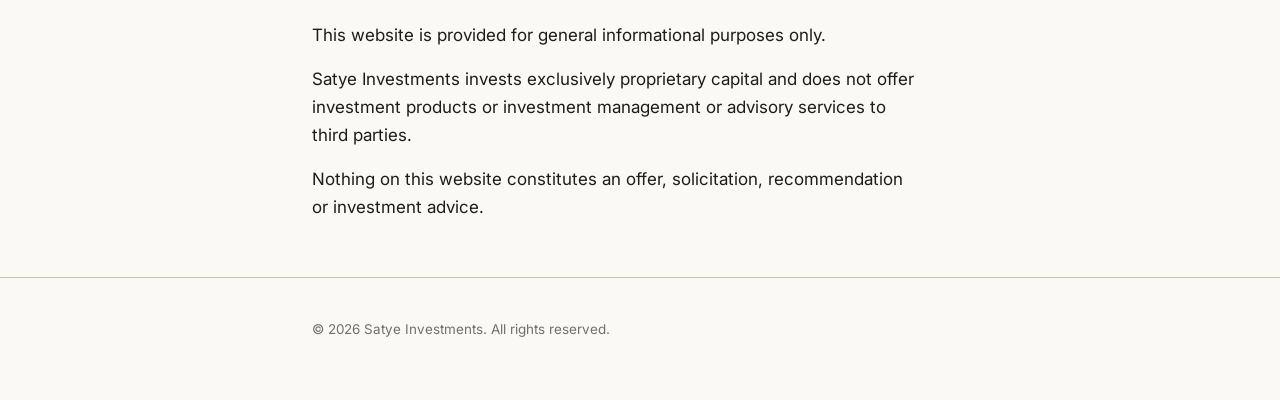
==== commit ff79f49d: "Access no canto superior direito do cabeçalho Co-Authored-By: Claude Fable 5.1 <noreply@anthropic.co" ====
--- a/index.html
+++ b/index.html
@@ -22,6 +22,7 @@
         <span class="logo__rule" aria-hidden="true"></span>
         <span class="logo__word">Investments</span>
       </a>
+      <a class="access-top" href="https://painel.satyeinvestments.com/" rel="nofollow noopener">Access</a>
     </div>
   </header>
 
@@ -66,10 +67,7 @@
 
   <footer class="footer">
     <div class="wrap">
-      <nav class="footer__nav" aria-label="Access">
-        <p>© 2026 Satye Investments. All rights reserved.</p>
-        <a class="access" href="acesso/" rel="nofollow">Access</a>
-      </nav>
+      <p>© 2026 Satye Investments. All rights reserved.</p>
     </div>
   </footer>
 </body>
--- a/style.css
+++ b/style.css
@@ -82,6 +82,11 @@
   color: var(--muted); border: 1px solid var(--sand); padding: .35rem .7rem; border-radius: 2px;
 }
 .lang:hover { color: var(--petrol); border-color: var(--petrol); text-decoration: none; }
+.access-top {
+  font-size: .74rem; letter-spacing: .14em; text-transform: uppercase;
+  color: var(--muted); border: 1px solid var(--sand); padding: .35rem .8rem; border-radius: 2px;
+}
+.access-top:hover { color: var(--petrol); border-color: var(--petrol); text-decoration: none; }
 
 /* ---------- Abertura ---------- */
 
